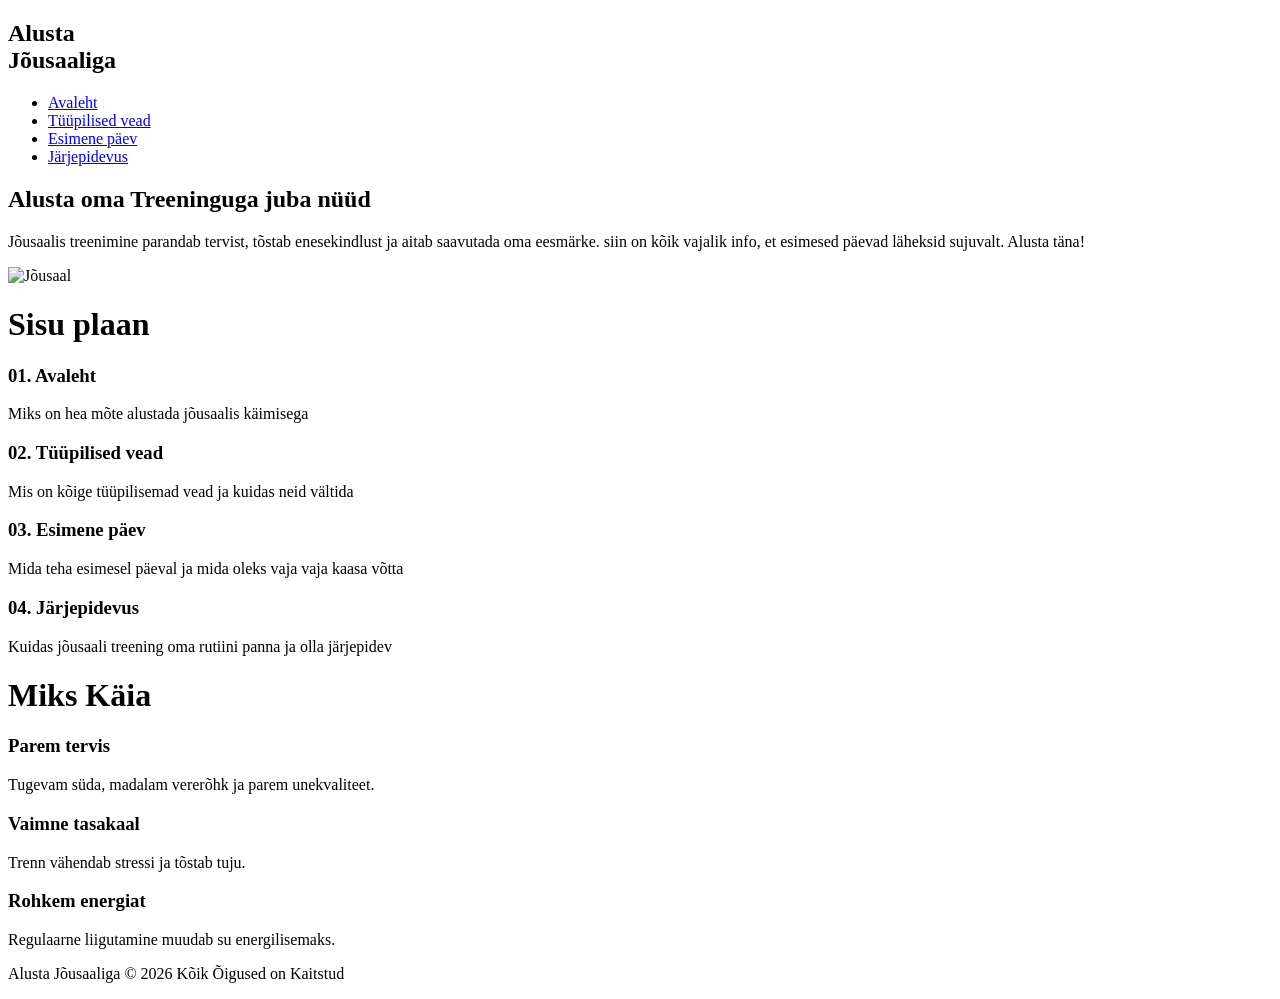
==== index.html @ 841c1266 "Create index.html" ====
<!DOCTYPE html>
<html lang="en">
<head>
    <meta charset="UTF-8">
    <meta http-equiv="X-UA-Compatible" content="IE=edge">
    <meta name="viewport" content="width=device-width, initial-scale=1.0">
    <script src="https://kit.fontawesome.com/692622a7d5.js" crossorigin="anonymous"></script>
    <title>Jõusaali Algus</title>
    <link rel="stylesheet" href="style.css">
</head>
<body>

    <!--navbar-->
        <nav id="navbar">
            <div class="nav-container">
            <h1>
                <i class="fa-solid fa-dumbbell"></i>
                <span class="logo-text">
                    Alusta<br>
                    <span class="text-primary">Jõusaaliga</span>
                </span>
            </h1>
            <ul>
                <li><a class="current" href="index.html">Avaleht</a></li>
                <li><a href="tyypilised_vead.html">Tüüpilised vead</a></li>
                <li><a href="esimene_paev.html">Esimene päev</a></li>
                <li><a href="jarjepidevus.html">Järjepidevus</a></li>
            </ul>
        </div>
    </nav>

    <!-- header -->
    <section id="showcase">
        <div class="showcase-container">
            <div class="showcase-text">
                <h1 class="l-heading">Alusta oma <span class="text-primary">Treeninguga</span> juba nüüd</h1>
                <p class="par"> Jõusaalis treenimine parandab tervist, tõstab enesekindlust ja aitab saavutada oma eesmärke.
                    siin on kõik vajalik info, et esimesed päevad läheksid sujuvalt. Alusta täna!</p>
            </div>
            <div class="showcase-img">
                <img src="https://img.magnific.com/free-photo/strong-man-training-gym_1303-23478.jpg?semt=ais_hybrid&w=740&q=80" alt="Jõusaal">
            </div>
        </div>
    </section>

    <!-- sisu plaan -->
    <div class="box-background">
        <h1>Sisu <span class="text-primary">plaan</span></h1>
    </div>
    <section id="sisuplaan">
        <div class="sisuplaani-box">
            <i class="fa-solid fa-clipboard"></i>
            <h3>01. Avaleht</h3>
            <p>Miks on hea mõte alustada jõusaalis käimisega</p>
        </div>
        <div class="sisuplaani-box">
            <i class="fa-solid fa-triangle-exclamation"></i>
            <h3>02. Tüüpilised vead</h3>
            <p>Mis on kõige tüüpilisemad vead ja kuidas neid vältida</p>
        </div>
        <div class="sisuplaani-box">
            <i class="fa-regular fa-calendar"></i>
            <h3>03. Esimene päev</h3>
            <p>Mida teha esimesel päeval ja mida oleks vaja vaja kaasa võtta</p>
        </div>
        <div class="sisuplaani-box">
            <i class="fa-solid fa-rotate-right"></i>
            <h3>04. Järjepidevus</h3>
            <p>Kuidas jõusaali treening oma rutiini panna ja olla järjepidev</p>
        </div>
    </section>

    <div class="box-background">
        <h1>Miks <span class="text-primary">Käia</span></h1>
    </div>

    <section id="features">
        <div class="container">
            <div class="features-wrapper">
                <div class="feature-item">
                    <i class="fa-solid fa-heart-pulse"></i>
                    <div>
                        <h3>Parem tervis</h3>
                        <p>Tugevam süda, madalam vererõhk ja parem unekvaliteet.</p>
                    </div>
                </div>
                <div class="feature-item">
                    <i class="fa-solid fa-brain"></i>
                    <div>
                        <h3>Vaimne tasakaal</h3>
                        <p>Trenn vähendab stressi ja tõstab tuju.</p>
                    </div>
                </div>
                <div class="feature-item">
                    <i class="fa-solid fa-bolt"></i>
                    <div>
                        <h3>Rohkem energiat</h3>
                        <p>Regulaarne liigutamine muudab su energilisemaks.</p>
                    </div>
                </div>
            </div>
        </div>
    </section>

    <div class="clear"></div>
    <footer class="footer-primary">
        <p>Alusta Jõusaaliga &copy; 2026 Kõik Õigused on Kaitstud
    </footer>

    
</body>
</html>
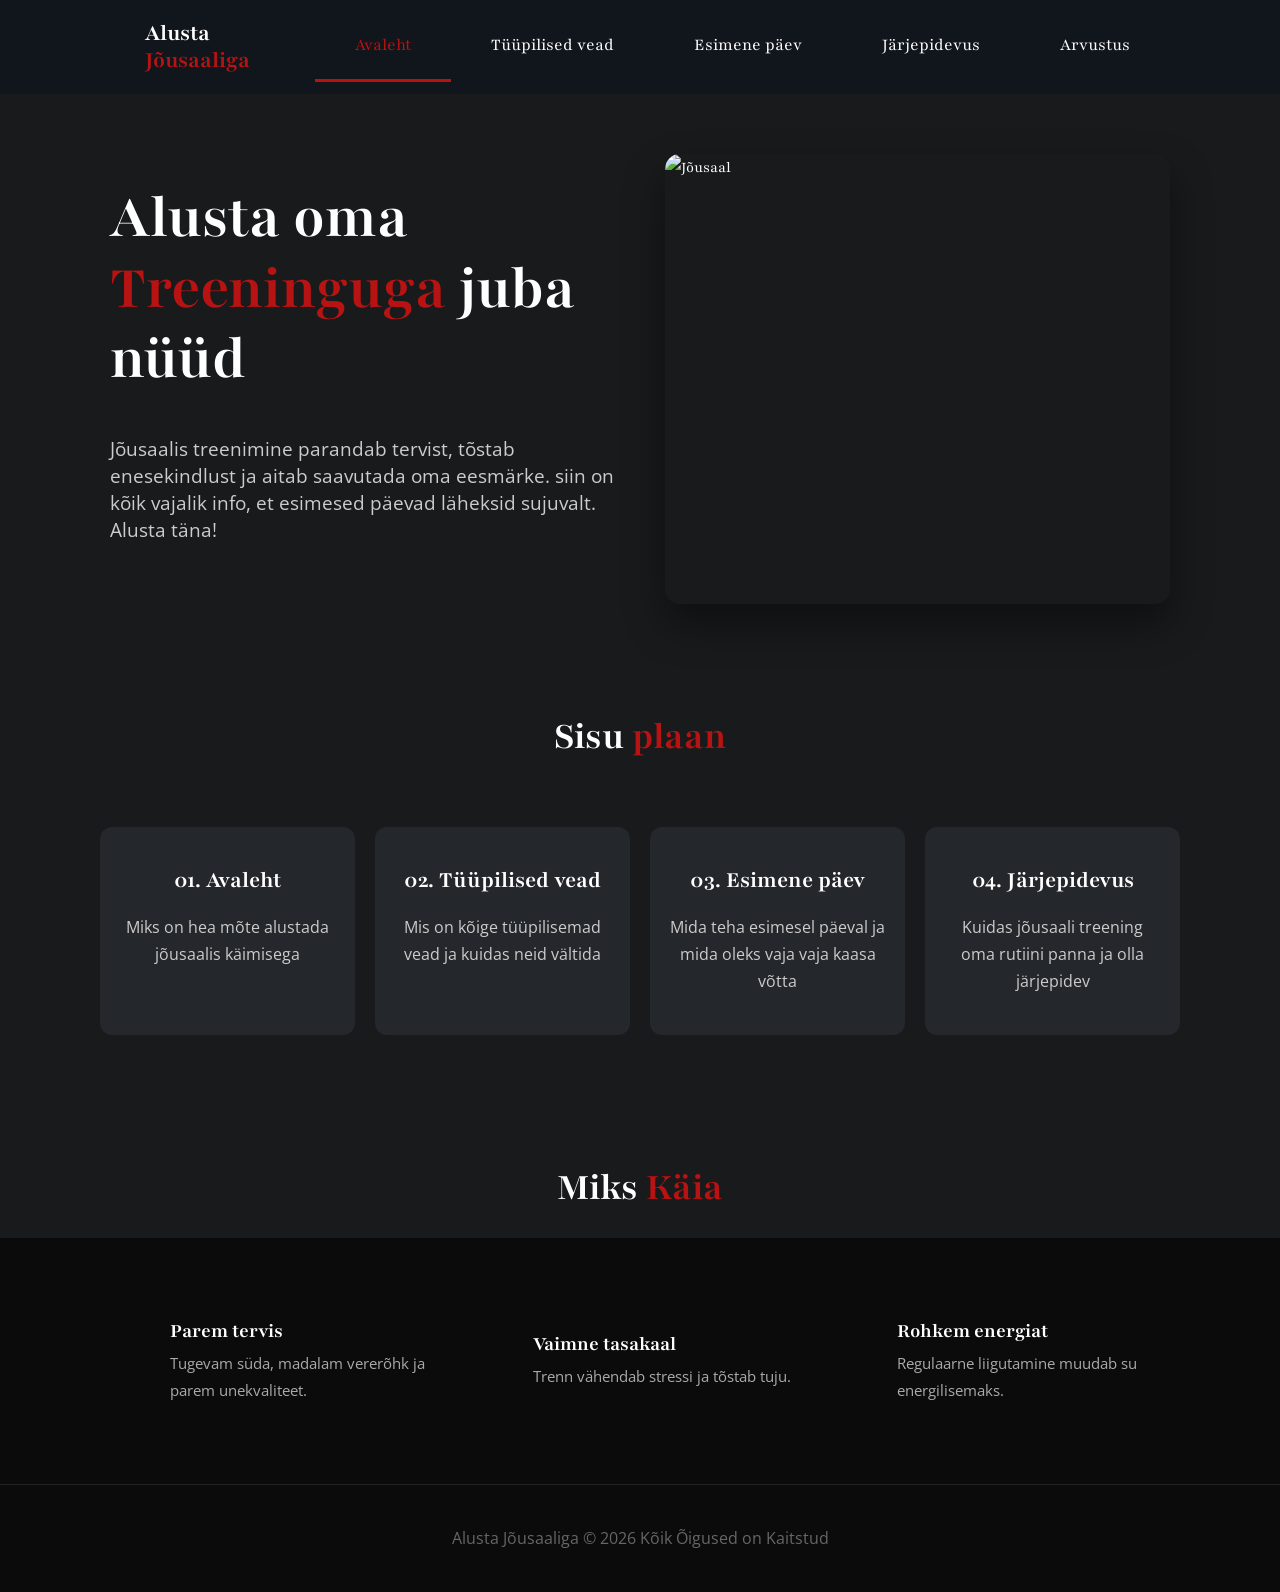
==== commit ea951e3b: "Update index.html" ====
--- a/index.html
+++ b/index.html
@@ -25,6 +25,7 @@
                 <li><a href="tyypilised_vead.html">Tüüpilised vead</a></li>
                 <li><a href="esimene_paev.html">Esimene päev</a></li>
                 <li><a href="jarjepidevus.html">Järjepidevus</a></li>
+                <li><a href="review.html">Arvustus</a></li>
             </ul>
         </div>
     </nav>
@@ -38,7 +39,7 @@
                     siin on kõik vajalik info, et esimesed päevad läheksid sujuvalt. Alusta täna!</p>
             </div>
             <div class="showcase-img">
-                <img src="https://img.magnific.com/free-photo/strong-man-training-gym_1303-23478.jpg?semt=ais_hybrid&w=740&q=80" alt="Jõusaal">
+                <img src="https://images.squarespace-cdn.com/content/v1/6419b6b111d0554b2261c994/1762354910161-BMF8OMNNCQA7Y7WIOYA5/unsplash-image-CQfNt66ttZM.jpg" alt="Jõusaal">
             </div>
         </div>
     </section>
--- a/style.css
+++ b/style.css
@@ -0,0 +1,419 @@
+@import url('https://fonts.googleapis.com/css2?family=Open+Sans:ital,wght@0,300..800;1,300..800&family=Playfair:ital,opsz,wght@0,5..1200,300..900;1,5..1200,300..900&display=swap');
+
+* {
+    margin: 0;
+    padding: 0;
+    box-sizing: border-box;
+}
+
+html, body {
+    font-family: "Playfair", "Open Sans";
+    line-height: 1.7em;
+    background-color: #181a1b;
+    color: #fff;
+}
+
+a {
+    color: #fff;
+    text-decoration: none;
+}
+
+h1, h2, h3 {
+    padding-bottom: 20px;
+}
+
+p {
+    font-family: "Open Sans", "Playfair";
+}
+
+.container {
+    margin: 0 auto;
+    max-width: 1100px;
+    padding: 0 20px;
+    width: 100%;
+}
+
+.text-primary {
+    color: #b81313;
+}
+
+.text-center {
+    text-align: center;
+}
+
+/* NAVBAR */
+
+#navbar {
+    background: #11151c;
+    color: #fff;
+    padding: 0;
+    display: flex;
+    justify-content: center;
+}
+
+.nav-container {
+    display: flex;
+    justify-content: space-between;
+    align-items: center;
+    width: 100%;
+    max-width: 1100px;
+    padding: 0 20px;
+}
+
+#navbar h1 {
+    padding: 20px 20px;
+    display: flex;
+    align-items: center;
+    gap: 15px;
+    font-size: 1.5rem;
+}
+
+#navbar h1 i {
+    font-size: 2.5rem;
+    color: #b81313;
+}
+
+#navbar ul {
+    list-style: none;
+    display: flex;
+}
+
+#navbar ul li {
+    font-size: 18px;
+}
+
+#navbar ul li a {
+    display: block;
+    padding: 20px 40px;
+}
+
+#navbar ul li a:hover,
+#navbar ul li a.current {
+    color: #b81313;
+    border-bottom: 3px solid #b81313;
+}
+
+/* SISU */
+
+#showcase {
+    background: #181a1b;
+    padding: 60px 0;
+}
+
+.showcase-container {
+    display: flex;
+    max-width: 1100px;
+    margin: 0 auto;
+    padding: 0 20px;
+    align-items: center;
+    gap: 50px;
+}
+
+.showcase-text {
+    flex: 1;
+}
+
+.l-heading {
+    font-size: 4rem;
+    line-height: 1.1;
+    margin-bottom: 20px;
+}
+
+.par {
+    font-size: 1.2rem;
+    margin-bottom: 2rem;
+    color: #ccc;
+}
+
+.showcase-img {
+    flex: 1;
+}
+
+.showcase-img img {
+    width: 100%;
+    height: 450px;
+    border-radius: 15px;
+    object-fit: cover;
+    display: block;
+    box-shadow: 0 20px 40px rgba(0,0,0,0.4);
+}
+
+.box-background {
+    text-align: center;
+    background: #181a1b;
+    padding: 60px 0 20px;
+}
+
+.box-background h1 {
+    font-size: 2.5rem;
+    display: inline-block;
+    position: relative;
+    padding-bottom: 15px;
+}
+
+/* SISUPLAAN */
+
+#sisuplaan {
+    display: flex;
+    max-width: 1100px;
+    margin: 0 auto;
+    padding: 40px 10px 80px;
+    gap: 20px;
+}
+
+#sisuplaan .sisuplaani-box {
+    flex: 1;
+    padding: 40px 20px;
+    text-align: center;
+    background-color: #24272b;
+    border-radius: 12px;
+}
+
+#sisuplaan .sisuplaani-box i {
+    margin-bottom: 20px;
+    font-size: 3.5rem;
+    color: #b81313;
+}
+
+#sisuplaan .sisuplaani-box h3 {
+    font-size: 1.5rem;
+}
+
+#sisuplaan .sisuplaani-box p {
+    font-size: 1rem;
+    color: #ccc;
+}
+
+/* MIKS KÄIA */
+
+#features {
+    background: #0b0b0c;
+    padding: 80px 0;
+}
+
+.features-wrapper {
+    display: flex;
+    justify-content: space-between;
+    gap: 30px;
+}
+
+.feature-item {
+    display: flex;
+    align-items: center;
+    gap: 20px;
+    flex: 1;
+}
+
+.feature-item i {
+    font-size: 2rem;
+    color: #b81313;
+    padding: 20px;
+}
+
+.feature-item h3 {
+    font-size: 1.3rem;
+    padding-bottom: 5px;
+}
+
+.feature-item p {
+    font-size: 0.95rem;
+    color: #aaa;
+}
+
+.clear {
+    clear: both;
+}
+
+.footer-primary {
+    text-align: center;
+    background: #0b0b0c;
+    color: #666;
+    padding: 40px 20px;
+    border-top: 1px solid #222;
+}
+
+/* tüüpilised vead */
+
+#vead-content {
+    padding: 40px 0 80px;
+}
+
+.vead-grid {
+    display: flex;
+    flex-wrap: wrap;
+    gap: 20px;
+}
+
+.viga-item {
+    flex: 1 1 calc(50% - 20px);
+    background: #24272b;
+    padding: 40px;
+    border-radius: 12px;
+    border-left: 5px solid #b81313;
+}
+
+.viga-item i {
+    font-size: 2.5rem;
+    color: #b81313;
+    margin-bottom: 20px;
+    display: block;
+}
+
+.viga-item h3 {
+    font-size: 1.6rem;
+    color: #fff;
+    margin-bottom: 10px;
+}
+
+.viga-item p {
+    color: #ccc;
+    line-height: 1.6;
+}
+
+.video {
+    text-align: center;
+    border-radius: 10px;
+    
+}
+
+/* Kuidas lahendada need */
+
+#õige-content {
+    padding: 40px 0 80px;
+}
+
+.õige-grid {
+    display: flex;
+    flex-wrap: wrap;
+    gap: 20px;
+}
+
+.õige-item {
+    background: #24272b;
+    padding: 40px;
+    border-radius: 12px;
+    border-left: 5px solid #b81313;
+}
+
+.õige-item i {
+    font-size: 2.5rem;
+    color: #b81313;
+    margin-bottom: 20px;
+    display: block;
+}
+
+.õige-item h3 {
+    font-size: 1.6rem;
+    color: #fff;
+    margin-bottom: 10px;
+}
+
+.õige-item p {
+    color: #ccc;
+    line-height: 1.6;
+}
+
+/* Mida esimesel päeval kaasa võtta */
+
+#kaasa-content {
+    padding: 40px 0 80px;
+}
+
+.kaasa-grid {
+    display: flex;
+    flex-wrap: wrap;
+    gap: 20px;
+}
+
+.kaasa-item {
+    flex: 1 1 calc(100%);
+    background: #24272b;
+    padding: 40px;
+    border-radius: 12px;
+    border-left: 5px solid #b81313;
+}
+
+.kaasa-item i {
+    font-size: 2.5rem;
+    color: #b81313;
+    margin-bottom: 20px;
+    display: block;
+}
+
+.kaasa-item h3 {
+    font-size: 1.6rem;
+    color: #fff;
+    margin-bottom: 10px;
+}
+
+.kaasta-item p {
+    color: #ccc;
+    line-height: 1.6;
+}
+
+/* mida esimesel päeval teha */
+
+#mida-teha {
+    padding: 40px 0 80px;
+}
+
+.teha-box {
+    display: flex;
+    align-items: center;
+    gap: 30px;
+
+    background: #24272b;
+    padding: 40px;
+    border-radius: 12px;
+    border-left: 5px solid #b81313;
+}
+
+/* REVIEW  */
+
+#review-content {
+    padding: 40px 0 80px;
+}
+
+.review-grid {
+    display: flex;
+    flex-wrap: wrap;
+    gap: 20px;
+}
+
+.review-item {
+    display: flex;
+    align-items: center;
+    gap: 25px;
+
+    flex: 1 1 100%;
+    background: #24272b;
+    padding: 40px;
+    border-radius: 12px;
+    border-left: 5px solid #b81313;
+}
+
+.review-item i {
+    font-size: 2.5rem;
+    color: #b81313;
+    margin-bottom: 20px;
+    display: block;
+}
+
+.review-item h3 {
+    font-size: 1.6rem;
+    color: #fff;
+    margin-bottom: 10px;
+}
+
+.review-item p {
+    color: #ccc;
+    line-height: 1.6;
+}
+.review-img {
+    width: 100px;
+    height: 100px;
+    border-radius: 50%;
+    object-fit: cover;
+
+    flex-shrink: 0;
+}
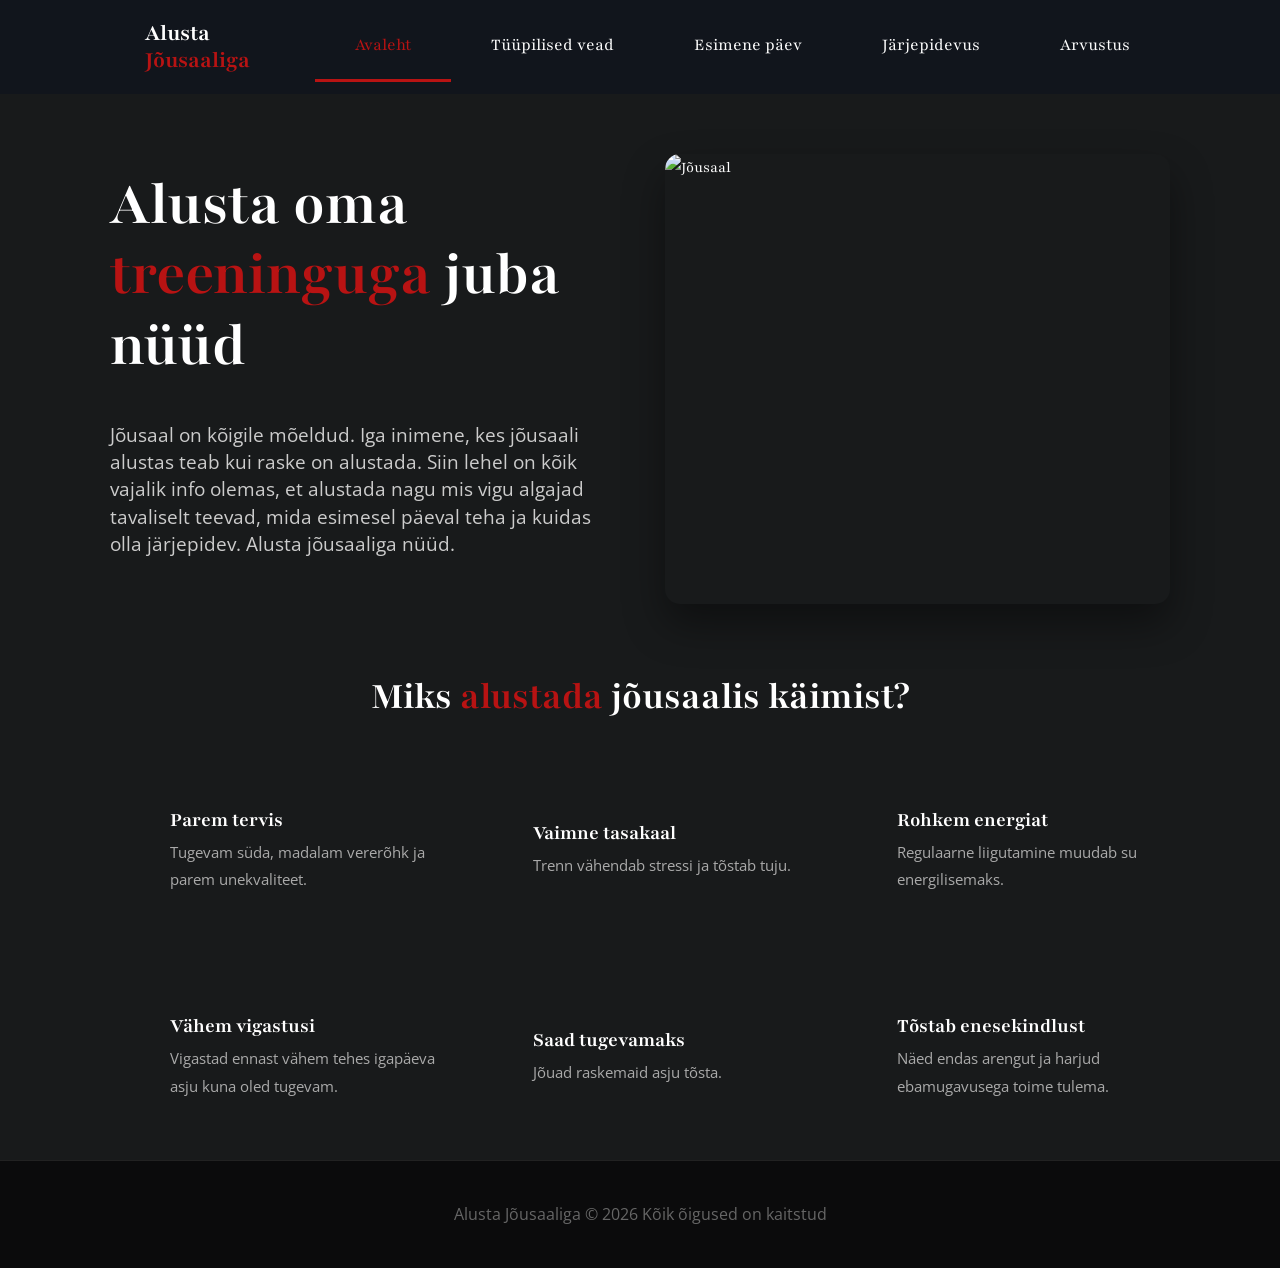
==== commit 5ed30480: "commit" ====
--- a/index.html
+++ b/index.html
@@ -34,45 +34,17 @@
     <section id="showcase">
         <div class="showcase-container">
             <div class="showcase-text">
-                <h1 class="l-heading">Alusta oma <span class="text-primary">Treeninguga</span> juba nüüd</h1>
-                <p class="par"> Jõusaalis treenimine parandab tervist, tõstab enesekindlust ja aitab saavutada oma eesmärke.
-                    siin on kõik vajalik info, et esimesed päevad läheksid sujuvalt. Alusta täna!</p>
+                <h1 class="l-heading">Alusta oma <span class="text-primary">treeninguga</span> juba nüüd</h1>
+                <p class="par"> Jõusaal on kõigile mõeldud. Iga inimene, kes jõusaali alustas teab kui raske on alustada. Siin lehel on kõik vajalik info olemas, et alustada nagu mis vigu algajad tavaliselt teevad, mida esimesel päeval teha ja kuidas olla järjepidev. Alusta jõusaaliga nüüd. </p>
             </div>
             <div class="showcase-img">
-                <img src="https://images.squarespace-cdn.com/content/v1/6419b6b111d0554b2261c994/1762354910161-BMF8OMNNCQA7Y7WIOYA5/unsplash-image-CQfNt66ttZM.jpg" alt="Jõusaal">
+                <img src="https://tasku.ee/wp-content/uploads/2022/04/JC-2827.jpg" alt="Jõusaal">
             </div>
         </div>
     </section>
 
-    <!-- sisu plaan -->
     <div class="box-background">
-        <h1>Sisu <span class="text-primary">plaan</span></h1>
-    </div>
-    <section id="sisuplaan">
-        <div class="sisuplaani-box">
-            <i class="fa-solid fa-clipboard"></i>
-            <h3>01. Avaleht</h3>
-            <p>Miks on hea mõte alustada jõusaalis käimisega</p>
-        </div>
-        <div class="sisuplaani-box">
-            <i class="fa-solid fa-triangle-exclamation"></i>
-            <h3>02. Tüüpilised vead</h3>
-            <p>Mis on kõige tüüpilisemad vead ja kuidas neid vältida</p>
-        </div>
-        <div class="sisuplaani-box">
-            <i class="fa-regular fa-calendar"></i>
-            <h3>03. Esimene päev</h3>
-            <p>Mida teha esimesel päeval ja mida oleks vaja vaja kaasa võtta</p>
-        </div>
-        <div class="sisuplaani-box">
-            <i class="fa-solid fa-rotate-right"></i>
-            <h3>04. Järjepidevus</h3>
-            <p>Kuidas jõusaali treening oma rutiini panna ja olla järjepidev</p>
-        </div>
-    </section>
-
-    <div class="box-background">
-        <h1>Miks <span class="text-primary">Käia</span></h1>
+        <h1>Miks <span class="text-primary">alustada</span> jõusaalis käimist?</h1>
     </div>
 
     <section id="features">
@@ -103,11 +75,39 @@
         </div>
     </section>
 
+    <section id="features">
+        <div class="container">
+            <div class="features-wrapper">
+                <div class="feature-item">
+                    <i class="fa-solid fa-face-smile"></i>
+                    <div>
+                        <h3>Vähem vigastusi</h3>
+                        <p>Vigastad ennast vähem tehes igapäeva asju kuna oled tugevam.</p>
+                    </div>
+                </div>
+                <div class="feature-item">
+                    <i class="fa-solid fa-hand-fist"></i>
+                    <div>
+                        <h3>Saad tugevamaks</h3>
+                        <p>Jõuad raskemaid asju tõsta.</p>
+                    </div>
+                </div>
+                <div class="feature-item">
+                    <i class="fa-solid fa-person-arrow-up-from-line"></i>
+                    <div>
+                        <h3>Tõstab enesekindlust</h3>
+                        <p>Näed endas arengut ja harjud ebamugavusega toime tulema.</p>
+                    </div>
+                </div>
+            </div>
+        </div>
+    </section>
+
     <div class="clear"></div>
     <footer class="footer-primary">
-        <p>Alusta Jõusaaliga &copy; 2026 Kõik Õigused on Kaitstud
+        <p>Alusta Jõusaaliga &copy; 2026 Kõik õigused on kaitstud
     </footer>
 
     
 </body>
-</html>
+</html>
--- a/style.css
+++ b/style.css
@@ -41,7 +41,7 @@
     text-align: center;
 }
 
-/* NAVBAR */
+/* navbar */
 
 #navbar {
     background: #11151c;
@@ -93,7 +93,7 @@
     border-bottom: 3px solid #b81313;
 }
 
-/* SISU */
+/* sisu - avaleht */
 
 #showcase {
     background: #181a1b;
@@ -141,7 +141,7 @@
 .box-background {
     text-align: center;
     background: #181a1b;
-    padding: 60px 0 20px;
+    padding: 20px 0 20px;
 }
 
 .box-background h1 {
@@ -151,7 +151,7 @@
     padding-bottom: 15px;
 }
 
-/* SISUPLAAN */
+/* sisuplaan - esimene päev */
 
 #sisuplaan {
     display: flex;
@@ -184,11 +184,11 @@
     color: #ccc;
 }
 
-/* MIKS KÄIA */
+/* miks käia */
 
 #features {
-    background: #0b0b0c;
-    padding: 80px 0;
+    background: #181a1b;
+    padding: 60px 0;
 }
 
 .features-wrapper {
@@ -249,7 +249,7 @@
     background: #24272b;
     padding: 40px;
     border-radius: 12px;
-    border-left: 5px solid #b81313;
+    border-left: 5px solid #ccc;
 }
 
 .viga-item i {
@@ -276,7 +276,7 @@
     
 }
 
-/* Kuidas lahendada need */
+/* kuidas lahendada need */
 
 #õige-content {
     padding: 40px 0 80px;
@@ -292,7 +292,7 @@
     background: #24272b;
     padding: 40px;
     border-radius: 12px;
-    border-left: 5px solid #b81313;
+    border-left: 5px solid #ccc;
 }
 
 .õige-item i {
@@ -313,7 +313,7 @@
     line-height: 1.6;
 }
 
-/* Mida esimesel päeval kaasa võtta */
+/* mida esimesel päeval kaasa võtta */
 
 #kaasa-content {
     padding: 40px 0 80px;
@@ -330,7 +330,7 @@
     background: #24272b;
     padding: 40px;
     border-radius: 12px;
-    border-left: 5px solid #b81313;
+    border-left: 5px solid #ccc;
 }
 
 .kaasa-item i {
@@ -346,7 +346,7 @@
     margin-bottom: 10px;
 }
 
-.kaasta-item p {
+.kaasa-item p {
     color: #ccc;
     line-height: 1.6;
 }
@@ -365,10 +365,10 @@
     background: #24272b;
     padding: 40px;
     border-radius: 12px;
-    border-left: 5px solid #b81313;
-}
-
-/* REVIEW  */
+    border-left: 5px solid #ccc;
+}
+
+/* review */
 
 #review-content {
     padding: 40px 0 80px;
@@ -389,7 +389,7 @@
     background: #24272b;
     padding: 40px;
     border-radius: 12px;
-    border-left: 5px solid #b81313;
+    border-left: 5px solid #ccc;
 }
 
 .review-item i {
@@ -417,3 +417,137 @@
 
     flex-shrink: 0;
 }
+
+/* mobiilivaade */
+
+@media(max-width: 768px) {
+
+h1 {
+    font-size: 2rem;
+}
+    
+h3 {
+    font-size: 1.2rem;
+}
+    
+p {
+    font-size: 0.95rem;
+}
+    
+.box-background h1 {
+    font-size: 2rem;
+}
+
+/* navbar */
+
+.nav-container {
+    flex-direction: column;
+    align-items: center;
+    padding: 10px;
+}
+
+#navbar h1 {
+    padding: 15px 0;
+    text-align: center;
+}
+
+#navbar ul {
+    flex-direction: column;
+    width: 100%;
+    text-align: center;
+}
+
+#navbar ul li a {
+    padding: 15px;
+    border-bottom: 1px solid #222;
+}
+
+/* showcase */
+
+.showcase-container {
+    flex-direction: column;
+    text-align: center;
+}
+
+.l-heading {
+    font-size: 2.5rem;
+    line-height: 1.2;
+}
+
+.par {
+    font-size: 1rem;
+}
+
+.showcase-img img {
+    height: 300px;
+}
+
+/* sisuplaan - esimene päev */
+
+#sisuplaan {
+    flex-direction: column;
+    padding: 20px;
+}
+
+.sisuplaani-box {
+    width: 100%;
+}
+
+.video iframe {
+
+    width: 100%;
+    left: 0;
+    height: auto;
+    height: 30vh;
+}
+
+/* features */
+
+.features-wrapper {
+    flex-direction: column;
+}
+
+.feature-item {
+    flex-direction: column;
+    text-align: center;
+}
+
+.feature-item i {
+    padding: 5px;
+}
+
+/* vead */
+
+.vead-grid {
+    flex-direction: column;
+}
+
+.viga-item {
+    flex: 1 1 100%;
+}
+
+/* kuidas vigu parandada */
+
+.õige-grid {
+    flex-direction: column;
+}
+
+/* mida esimesel paeval teha box*/
+
+.teha-box {
+    flex-direction: column;
+    text-align: center;
+}
+
+/* review */
+
+.review-item {
+    flex-direction: column;
+    text-align: center;
+}
+
+.review-img {
+    width: 80px;
+    height: 80px;
+}
+}
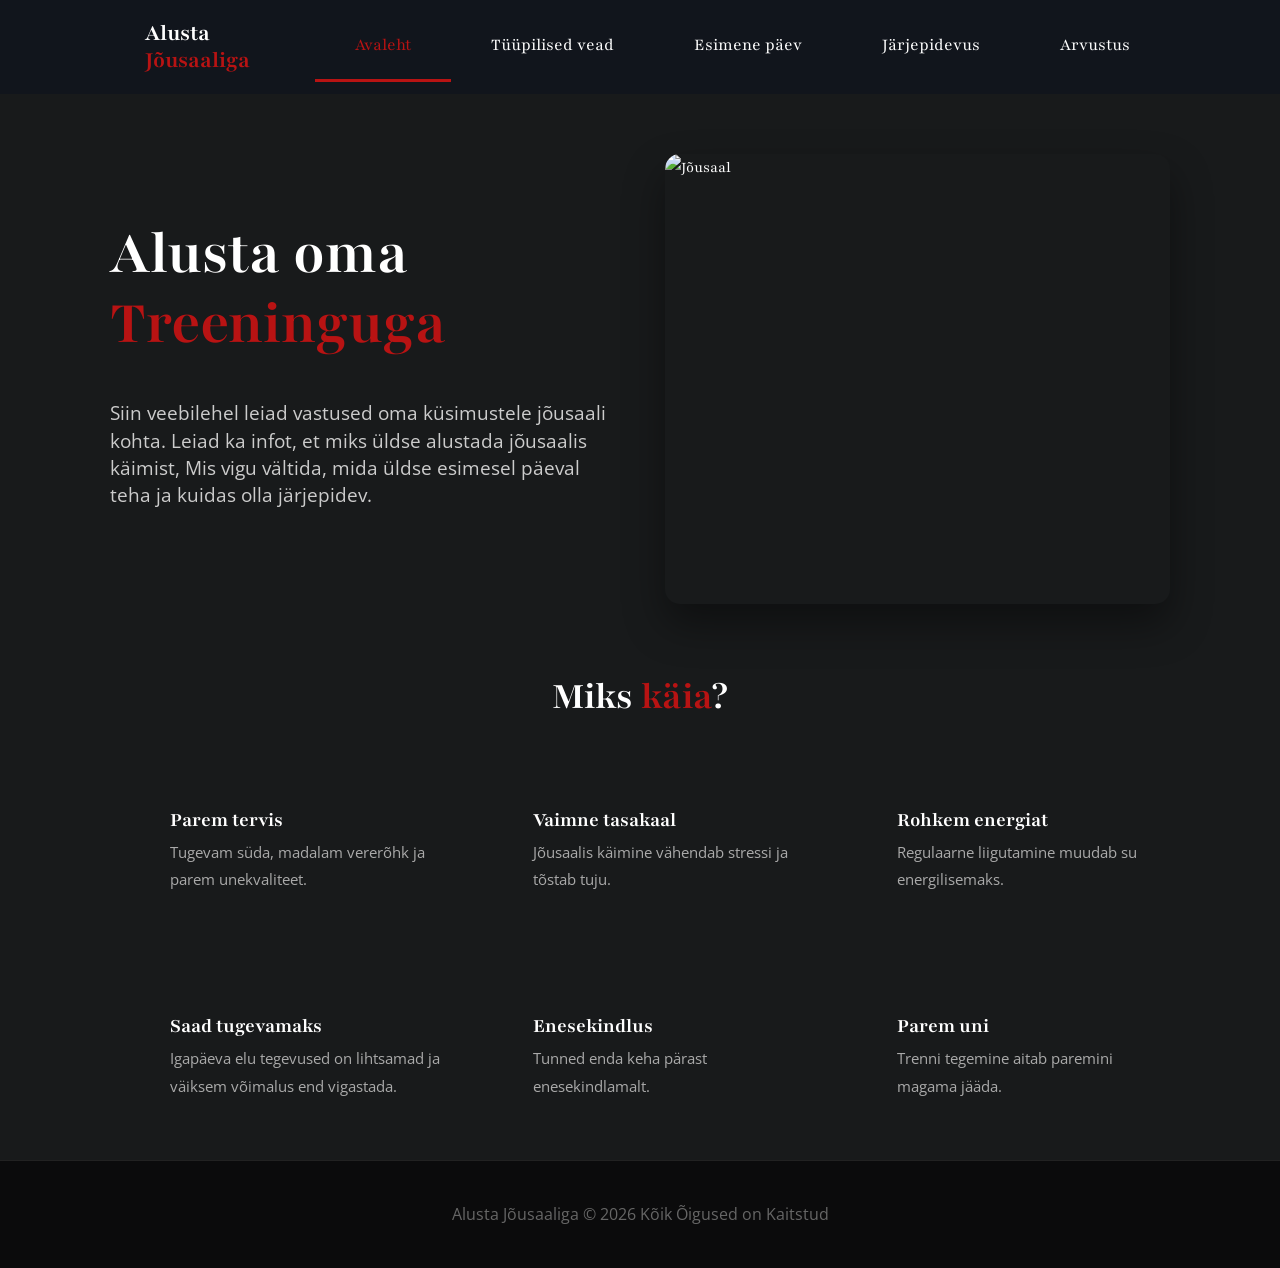
==== commit 745922f2: "Update index.html" ====
--- a/index.html
+++ b/index.html
@@ -34,8 +34,8 @@
     <section id="showcase">
         <div class="showcase-container">
             <div class="showcase-text">
-                <h1 class="l-heading">Alusta oma <span class="text-primary">treeninguga</span> juba nüüd</h1>
-                <p class="par"> Jõusaal on kõigile mõeldud. Iga inimene, kes jõusaali alustas teab kui raske on alustada. Siin lehel on kõik vajalik info olemas, et alustada nagu mis vigu algajad tavaliselt teevad, mida esimesel päeval teha ja kuidas olla järjepidev. Alusta jõusaaliga nüüd. </p>
+                <h1 class="l-heading">Alusta oma <span class="text-primary">Treeninguga</span></h1>
+                <p class="par"> Siin veebilehel leiad vastused oma küsimustele jõusaali kohta. Leiad ka infot, et miks üldse alustada jõusaalis käimist, Mis vigu vältida, mida üldse esimesel päeval teha ja kuidas olla järjepidev.</p>
             </div>
             <div class="showcase-img">
                 <img src="https://tasku.ee/wp-content/uploads/2022/04/JC-2827.jpg" alt="Jõusaal">
@@ -44,7 +44,7 @@
     </section>
 
     <div class="box-background">
-        <h1>Miks <span class="text-primary">alustada</span> jõusaalis käimist?</h1>
+        <h1>Miks <span class="text-primary">käia</span>?</h1>
     </div>
 
     <section id="features">
@@ -61,7 +61,7 @@
                     <i class="fa-solid fa-brain"></i>
                     <div>
                         <h3>Vaimne tasakaal</h3>
-                        <p>Trenn vähendab stressi ja tõstab tuju.</p>
+                        <p>Jõusaalis käimine vähendab stressi ja tõstab tuju.</p>
                     </div>
                 </div>
                 <div class="feature-item">
@@ -79,24 +79,24 @@
         <div class="container">
             <div class="features-wrapper">
                 <div class="feature-item">
-                    <i class="fa-solid fa-face-smile"></i>
-                    <div>
-                        <h3>Vähem vigastusi</h3>
-                        <p>Vigastad ennast vähem tehes igapäeva asju kuna oled tugevam.</p>
-                    </div>
-                </div>
-                <div class="feature-item">
                     <i class="fa-solid fa-hand-fist"></i>
                     <div>
                         <h3>Saad tugevamaks</h3>
-                        <p>Jõuad raskemaid asju tõsta.</p>
+                        <p>Igapäeva elu tegevused on lihtsamad ja väiksem võimalus end vigastada.</p>
                     </div>
                 </div>
                 <div class="feature-item">
                     <i class="fa-solid fa-person-arrow-up-from-line"></i>
                     <div>
-                        <h3>Tõstab enesekindlust</h3>
-                        <p>Näed endas arengut ja harjud ebamugavusega toime tulema.</p>
+                        <h3>Enesekindlus</h3>
+                        <p>Tunned enda keha pärast enesekindlamalt.</p>
+                    </div>
+                </div>
+                <div class="feature-item">
+                    <i class="fa-solid fa-bed"></i>
+                    <div>
+                        <h3>Parem uni</h3>
+                        <p>Trenni tegemine aitab paremini magama jääda.</p>
                     </div>
                 </div>
             </div>
@@ -105,9 +105,9 @@
 
     <div class="clear"></div>
     <footer class="footer-primary">
-        <p>Alusta Jõusaaliga &copy; 2026 Kõik õigused on kaitstud
+        <p>Alusta Jõusaaliga &copy; 2026 Kõik Õigused on Kaitstud
     </footer>
 
     
 </body>
-</html>+</html>
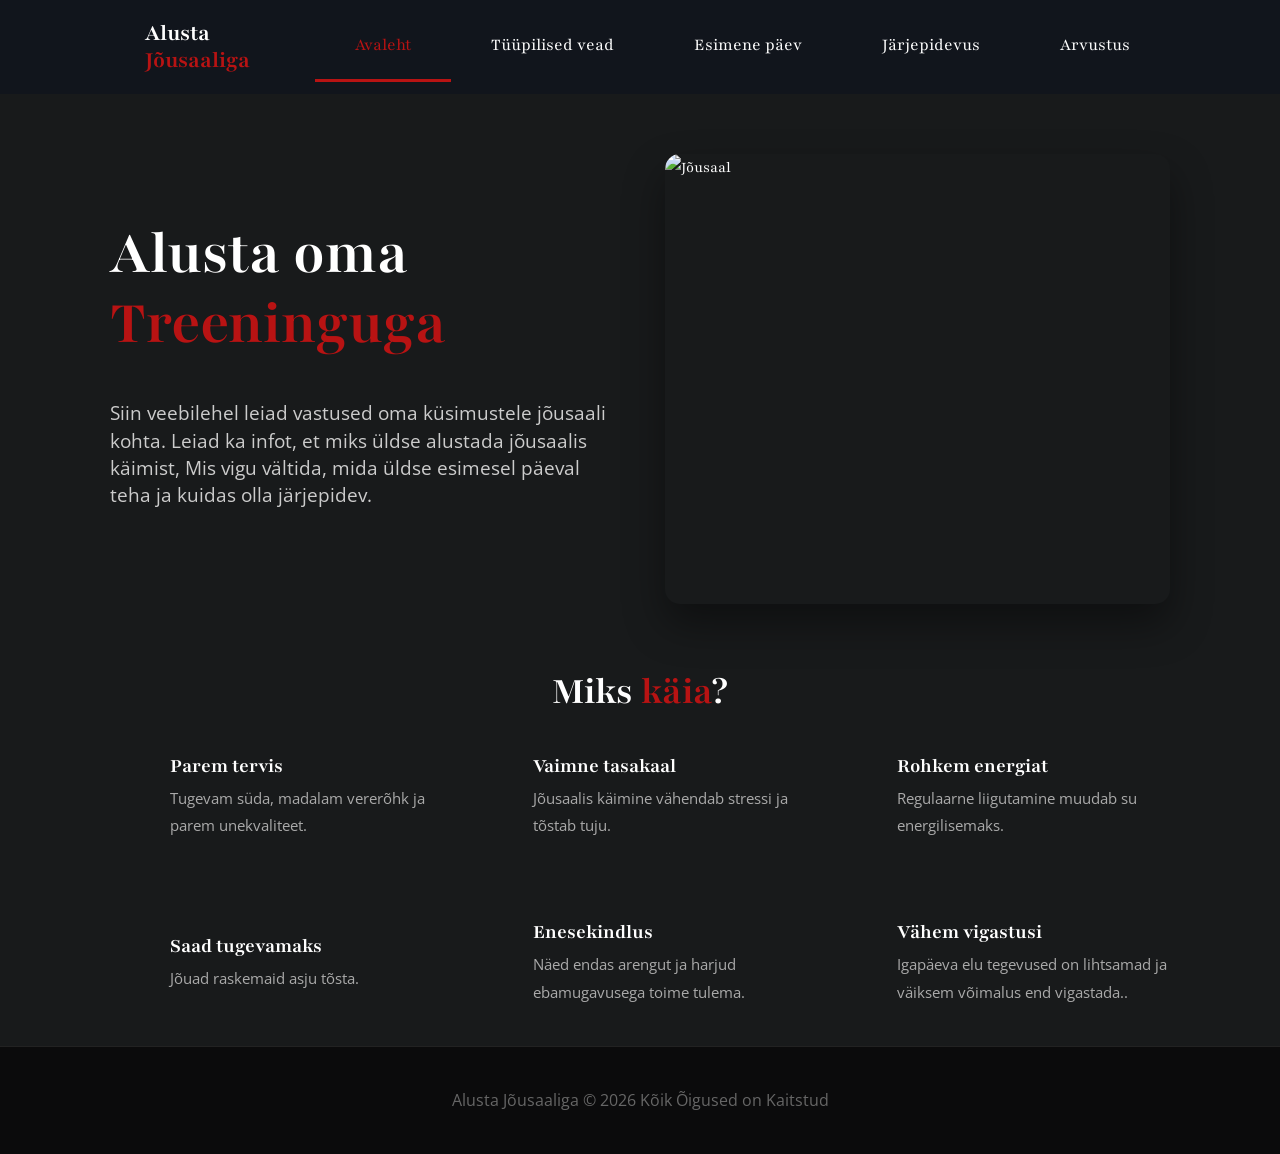
==== commit 83b81437: "Update index.html" ====
--- a/index.html
+++ b/index.html
@@ -82,21 +82,21 @@
                     <i class="fa-solid fa-hand-fist"></i>
                     <div>
                         <h3>Saad tugevamaks</h3>
-                        <p>Igapäeva elu tegevused on lihtsamad ja väiksem võimalus end vigastada.</p>
+                        <p>Jõuad raskemaid asju tõsta.</p>
                     </div>
                 </div>
                 <div class="feature-item">
                     <i class="fa-solid fa-person-arrow-up-from-line"></i>
                     <div>
                         <h3>Enesekindlus</h3>
-                        <p>Tunned enda keha pärast enesekindlamalt.</p>
+                        <p>Näed endas arengut ja harjud ebamugavusega toime tulema.</p>
                     </div>
                 </div>
                 <div class="feature-item">
-                    <i class="fa-solid fa-bed"></i>
+                    <i class="fa-solid fa-face-smile"></i>
                     <div>
-                        <h3>Parem uni</h3>
-                        <p>Trenni tegemine aitab paremini magama jääda.</p>
+                        <h3>Vähem vigastusi</h3>
+                        <p>Igapäeva elu tegevused on lihtsamad ja väiksem võimalus end vigastada..</p>
                     </div>
                 </div>
             </div>
--- a/style.css
+++ b/style.css
@@ -93,7 +93,7 @@
     border-bottom: 3px solid #b81313;
 }
 
-/* sisu - avaleht */
+/* sisu */
 
 #showcase {
     background: #181a1b;
@@ -141,17 +141,17 @@
 .box-background {
     text-align: center;
     background: #181a1b;
-    padding: 20px 0 20px;
+    padding: 15px 0 0px;
 }
 
 .box-background h1 {
     font-size: 2.5rem;
     display: inline-block;
     position: relative;
-    padding-bottom: 15px;
-}
-
-/* sisuplaan - esimene päev */
+    padding-bottom: 5px;
+}
+
+/* esimene päev */
 
 #sisuplaan {
     display: flex;
@@ -188,7 +188,7 @@
 
 #features {
     background: #181a1b;
-    padding: 60px 0;
+    padding: 40px 0;
 }
 
 .features-wrapper {
@@ -346,7 +346,7 @@
     margin-bottom: 10px;
 }
 
-.kaasa-item p {
+.kaasta-item p {
     color: #ccc;
     line-height: 1.6;
 }
@@ -368,7 +368,7 @@
     border-left: 5px solid #ccc;
 }
 
-/* review */
+/* review  */
 
 #review-content {
     padding: 40px 0 80px;
@@ -422,132 +422,112 @@
 
 @media(max-width: 768px) {
 
-h1 {
-    font-size: 2rem;
-}
-    
-h3 {
-    font-size: 1.2rem;
-}
-    
-p {
-    font-size: 0.95rem;
-}
-    
-.box-background h1 {
-    font-size: 2rem;
-}
-
-/* navbar */
-
-.nav-container {
-    flex-direction: column;
-    align-items: center;
-    padding: 10px;
-}
-
-#navbar h1 {
-    padding: 15px 0;
-    text-align: center;
-}
-
-#navbar ul {
-    flex-direction: column;
-    width: 100%;
-    text-align: center;
-}
-
-#navbar ul li a {
-    padding: 15px;
-    border-bottom: 1px solid #222;
-}
-
-/* showcase */
-
-.showcase-container {
-    flex-direction: column;
-    text-align: center;
-}
-
-.l-heading {
-    font-size: 2.5rem;
-    line-height: 1.2;
-}
-
-.par {
-    font-size: 1rem;
-}
-
-.showcase-img img {
-    height: 300px;
-}
-
-/* sisuplaan - esimene päev */
-
-#sisuplaan {
-    flex-direction: column;
-    padding: 20px;
-}
-
-.sisuplaani-box {
-    width: 100%;
-}
-
-.video iframe {
-
-    width: 100%;
-    left: 0;
-    height: auto;
-    height: 30vh;
-}
-
-/* features */
-
-.features-wrapper {
-    flex-direction: column;
-}
-
-.feature-item {
-    flex-direction: column;
-    text-align: center;
-}
-
-.feature-item i {
-    padding: 5px;
-}
-
-/* vead */
-
-.vead-grid {
-    flex-direction: column;
-}
-
-.viga-item {
-    flex: 1 1 100%;
-}
-
-/* kuidas vigu parandada */
-
-.õige-grid {
-    flex-direction: column;
-}
-
-/* mida esimesel paeval teha box*/
-
-.teha-box {
-    flex-direction: column;
-    text-align: center;
-}
-
-/* review */
-
-.review-item {
-    flex-direction: column;
-    text-align: center;
-}
-
-.review-img {
-    width: 80px;
-    height: 80px;
-}
-}+    .container {
+        padding: 0 15px;
+    }
+
+    h1, h2, h3 {
+        line-height: 1.3;
+    }
+
+    /* navbar */
+
+    .nav-container {
+        flex-direction: column;
+        align-items: center;
+    }
+
+    #navbar h1 {
+        padding: 20px 0 10px;
+        text-align: center;
+    }
+
+    #navbar ul {
+        flex-direction: column;
+        width: 100%;
+        text-align: center;
+    }
+
+    #navbar ul li a {
+        padding: 15px;
+        border-bottom: 1px solid #222;
+    }
+
+    /* showcase */
+
+    .showcase-container {
+        flex-direction: column;
+        text-align: center;
+    }
+
+    .l-heading {
+        font-size: 2.5rem;
+    }
+
+    .par {
+        font-size: 1rem;
+    }
+
+    .showcase-img img {
+        height: 300px;
+    }
+
+    /* esimene päev */
+
+    #sisuplaan {
+        flex-direction: column;
+        padding: 30px 15px 60px;
+    }
+
+    /* features */
+
+    .features-wrapper {
+        flex-direction: column;
+    }
+
+    .feature-item {
+        align-items: flex-start;
+    }
+
+    /* vead */
+
+    .vead-grid {
+        flex-direction: column;
+    }
+
+    .viga-item {
+        flex: 1 1 100%;
+    }
+
+    /* õige */
+
+    .õige-grid {
+        flex-direction: column;
+    }
+
+    /* mida kaasa võtta */
+
+    .kaasa-grid {
+        flex-direction: column;
+    }
+
+    /* mida teha */
+
+    .teha-box {
+        flex-direction: column;
+        text-align: center;
+    }
+
+    /* review */
+
+    .review-item {
+        flex-direction: column;
+        text-align: center;
+    }
+
+    .review-img {
+        width: 80px;
+        height: 80px;
+    }
+
+}
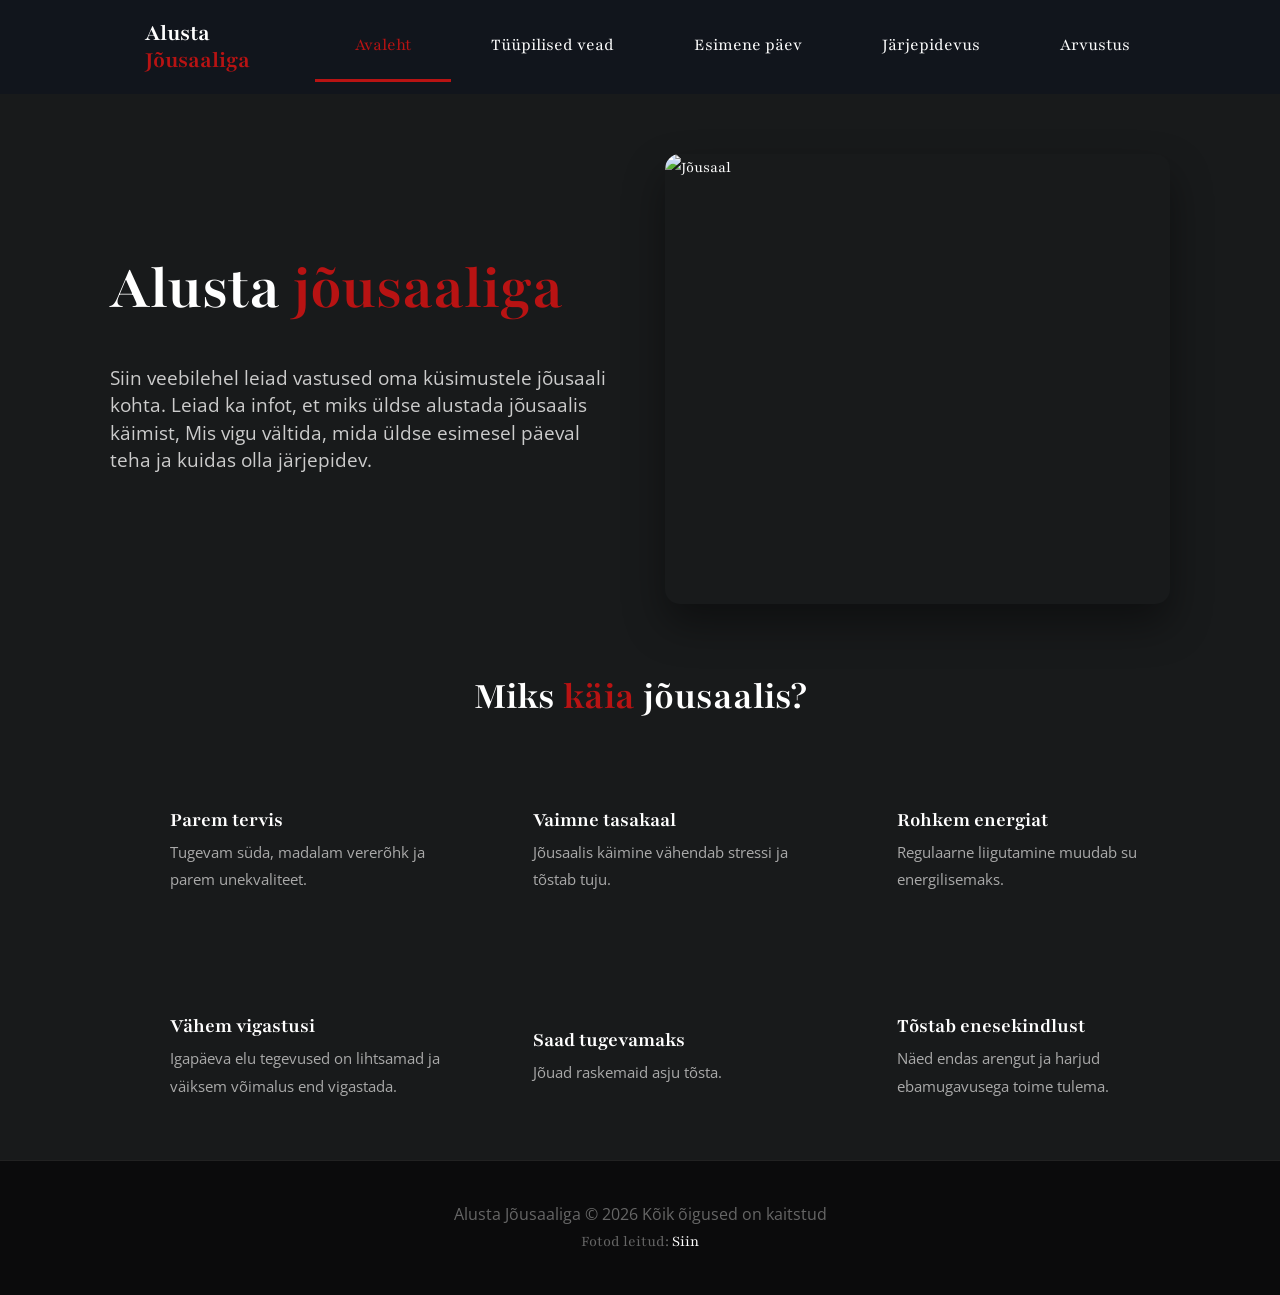
==== commit b31b333d: "fixes" ====
--- a/index.html
+++ b/index.html
@@ -34,8 +34,8 @@
     <section id="showcase">
         <div class="showcase-container">
             <div class="showcase-text">
-                <h1 class="l-heading">Alusta oma <span class="text-primary">Treeninguga</span></h1>
-                <p class="par"> Siin veebilehel leiad vastused oma küsimustele jõusaali kohta. Leiad ka infot, et miks üldse alustada jõusaalis käimist, Mis vigu vältida, mida üldse esimesel päeval teha ja kuidas olla järjepidev.</p>
+                <h1 class="l-heading">Alusta <span class="text-primary">jõusaaliga</span></h1>
+                <p class="par"> Siin veebilehel leiad vastused oma küsimustele jõusaali kohta. Leiad ka infot, et miks üldse alustada jõusaalis käimist, Mis vigu vältida, mida üldse esimesel päeval teha ja kuidas olla järjepidev. </p>
             </div>
             <div class="showcase-img">
                 <img src="https://tasku.ee/wp-content/uploads/2022/04/JC-2827.jpg" alt="Jõusaal">
@@ -44,7 +44,7 @@
     </section>
 
     <div class="box-background">
-        <h1>Miks <span class="text-primary">käia</span>?</h1>
+        <h1>Miks <span class="text-primary">käia</span> jõusaalis?</h1>
     </div>
 
     <section id="features">
@@ -79,6 +79,13 @@
         <div class="container">
             <div class="features-wrapper">
                 <div class="feature-item">
+                    <i class="fa-solid fa-face-smile"></i>
+                    <div>
+                        <h3>Vähem vigastusi</h3>
+                        <p>Igapäeva elu tegevused on lihtsamad ja väiksem võimalus end vigastada.</p>
+                    </div>
+                </div>
+                <div class="feature-item">
                     <i class="fa-solid fa-hand-fist"></i>
                     <div>
                         <h3>Saad tugevamaks</h3>
@@ -88,26 +95,23 @@
                 <div class="feature-item">
                     <i class="fa-solid fa-person-arrow-up-from-line"></i>
                     <div>
-                        <h3>Enesekindlus</h3>
+                        <h3>Tõstab enesekindlust</h3>
                         <p>Näed endas arengut ja harjud ebamugavusega toime tulema.</p>
-                    </div>
-                </div>
-                <div class="feature-item">
-                    <i class="fa-solid fa-face-smile"></i>
-                    <div>
-                        <h3>Vähem vigastusi</h3>
-                        <p>Igapäeva elu tegevused on lihtsamad ja väiksem võimalus end vigastada..</p>
                     </div>
                 </div>
             </div>
         </div>
     </section>
 
-    <div class="clear"></div>
     <footer class="footer-primary">
-        <p>Alusta Jõusaaliga &copy; 2026 Kõik Õigused on Kaitstud
+        <p>Alusta Jõusaaliga &copy; 2026 Kõik õigused on kaitstud</p>
+    <figure>
+        <figcaption>
+            Fotod leitud: <a href="https://tasku.ee/tasku-keskuses-on-nuud-avatud-eesti-suurim-gym-jousaal/" target="_blank">Siin</a>
+        </figcaption>
+    </figure>
     </footer>
 
     
 </body>
-</html>
+</html>
--- a/style.css
+++ b/style.css
@@ -93,7 +93,7 @@
     border-bottom: 3px solid #b81313;
 }
 
-/* sisu */
+/* sisu - avaleht */
 
 #showcase {
     background: #181a1b;
@@ -141,17 +141,17 @@
 .box-background {
     text-align: center;
     background: #181a1b;
-    padding: 15px 0 0px;
+    padding: 20px 0 20px;
 }
 
 .box-background h1 {
     font-size: 2.5rem;
     display: inline-block;
     position: relative;
-    padding-bottom: 5px;
-}
-
-/* esimene päev */
+    padding-bottom: 15px;
+}
+
+/* sisuplaan - esimene päev */
 
 #sisuplaan {
     display: flex;
@@ -188,7 +188,7 @@
 
 #features {
     background: #181a1b;
-    padding: 40px 0;
+    padding: 60px 0;
 }
 
 .features-wrapper {
@@ -346,7 +346,7 @@
     margin-bottom: 10px;
 }
 
-.kaasta-item p {
+.kaasa-item p {
     color: #ccc;
     line-height: 1.6;
 }
@@ -368,7 +368,7 @@
     border-left: 5px solid #ccc;
 }
 
-/* review  */
+/* review */
 
 #review-content {
     padding: 40px 0 80px;
@@ -422,112 +422,130 @@
 
 @media(max-width: 768px) {
 
-    .container {
-        padding: 0 15px;
-    }
-
-    h1, h2, h3 {
-        line-height: 1.3;
-    }
-
-    /* navbar */
-
-    .nav-container {
-        flex-direction: column;
-        align-items: center;
-    }
-
-    #navbar h1 {
-        padding: 20px 0 10px;
-        text-align: center;
-    }
-
-    #navbar ul {
-        flex-direction: column;
-        width: 100%;
-        text-align: center;
-    }
-
-    #navbar ul li a {
-        padding: 15px;
-        border-bottom: 1px solid #222;
-    }
-
-    /* showcase */
-
-    .showcase-container {
-        flex-direction: column;
-        text-align: center;
-    }
-
-    .l-heading {
-        font-size: 2.5rem;
-    }
-
-    .par {
-        font-size: 1rem;
-    }
-
-    .showcase-img img {
-        height: 300px;
-    }
-
-    /* esimene päev */
-
-    #sisuplaan {
-        flex-direction: column;
-        padding: 30px 15px 60px;
-    }
-
-    /* features */
-
-    .features-wrapper {
-        flex-direction: column;
-    }
-
-    .feature-item {
-        align-items: flex-start;
-    }
-
-    /* vead */
-
-    .vead-grid {
-        flex-direction: column;
-    }
-
-    .viga-item {
-        flex: 1 1 100%;
-    }
-
-    /* õige */
-
-    .õige-grid {
-        flex-direction: column;
-    }
-
-    /* mida kaasa võtta */
-
-    .kaasa-grid {
-        flex-direction: column;
-    }
-
-    /* mida teha */
-
-    .teha-box {
-        flex-direction: column;
-        text-align: center;
-    }
-
-    /* review */
-
-    .review-item {
-        flex-direction: column;
-        text-align: center;
-    }
-
-    .review-img {
-        width: 80px;
-        height: 80px;
-    }
-
-}
+h1 {
+    font-size: 2rem;
+}
+    
+h3 {
+    font-size: 1.2rem;
+}
+    
+p {
+    font-size: 0.95rem;
+}
+    
+.box-background h1 {
+    font-size: 2rem;
+}
+
+/* navbar */
+
+.nav-container {
+    flex-direction: column;
+    align-items: center;
+    padding: 10px;
+}
+
+#navbar h1 {
+    padding: 15px 0;
+    text-align: center;
+}
+
+#navbar ul {
+    flex-direction: column;
+    width: 100%;
+    text-align: center;
+}
+
+#navbar ul li a {
+    padding: 15px;
+    border-bottom: 1px solid #222;
+}
+
+/* showcase */
+
+.showcase-container {
+    flex-direction: column;
+    text-align: center;
+}
+
+.l-heading {
+    font-size: 2.5rem;
+    line-height: 1.2;
+}
+
+.par {
+    font-size: 1rem;
+}
+
+.showcase-img img {
+    height: 300px;
+}
+
+/* sisuplaan - esimene päev */
+
+#sisuplaan {
+    flex-direction: column;
+    padding: 20px;
+}
+
+.sisuplaani-box {
+    width: 100%;
+}
+
+.video iframe {
+
+    width: 100%;
+    height: 30vh;
+}
+
+/* features */
+
+.features-wrapper {
+    flex-direction: column;
+}
+
+.feature-item {
+    flex-direction: column;
+    text-align: center;
+}
+
+.feature-item i {
+    padding: 5px;
+}
+
+/* vead */
+
+.vead-grid {
+    flex-direction: column;
+}
+
+.viga-item {
+    flex: 1 1 100%;
+}
+
+/* kuidas vigu parandada */
+
+.õige-grid {
+    flex-direction: column;
+}
+
+/* mida esimesel paeval teha box*/
+
+.teha-box {
+    flex-direction: column;
+    text-align: center;
+}
+
+/* review */
+
+.review-item {
+    flex-direction: column;
+    text-align: center;
+}
+
+.review-img {
+    width: 80px;
+    height: 80px;
+}
+}
